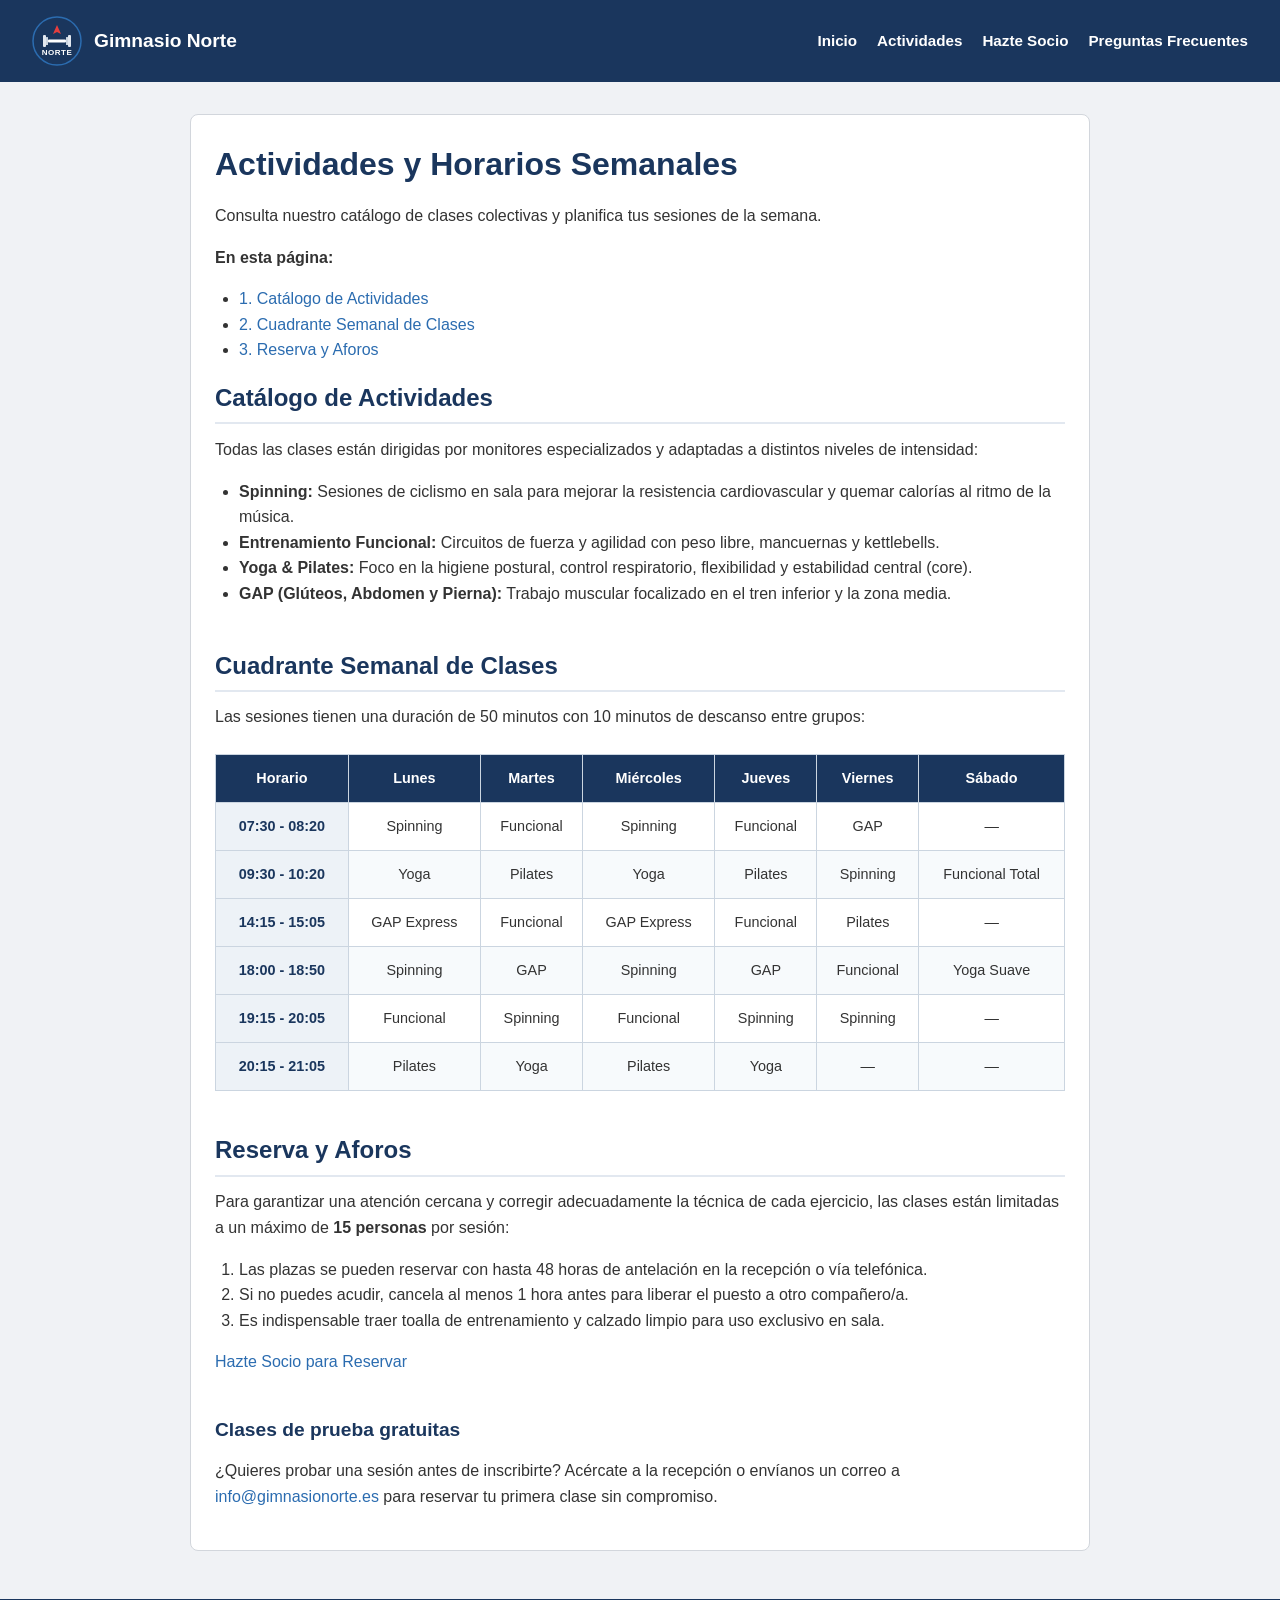
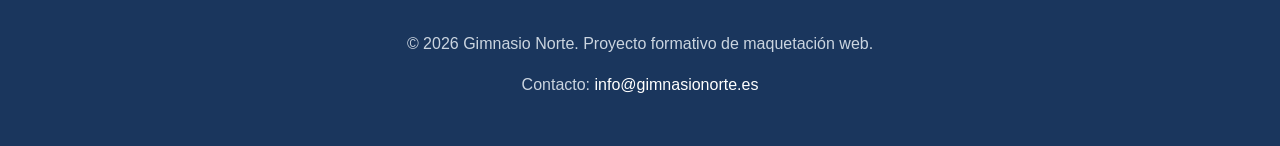
==== actividades.html @ 974588d7 "Index, tarifas, alta, actividades and styles added" ====
<!DOCTYPE html>
<html lang="es">
<head>
    <meta charset="utf-8">
    <meta name="description" content="Horarios y cuadrante semanal de actividades dirigidas en Gimnasio Norte.">
    <title>Gimnasio Norte - Actividades y Horarios</title>
    <!-- Hoja de estilos externa común -->
    <link rel="stylesheet" href="css/styles.css">
</head>
<body>

    <!-- 1. CABECERA Y NAVEGACIÓN GLOBAL (Layout común) -->
    <header id="cabecera-principal">
        <div id="contenedor-logo">
            <img src="img/gym_logo.svg" alt="Logotipo Gimnasio Norte" width="50">
            <span>Gimnasio Norte</span>
        </div>

        <nav id="menu-sitio" aria-label="Menú principal">
            <ul>
                <li><a href="index.html">Inicio</a></li>
                <li><a href="actividades.html">Actividades</a></li>
                <li><a href="alta-socio.html">Hazte Socio</a></li>
                <li><a href="tarifas-faq.html">Preguntas Frecuentes</a></li>
            </ul>
        </nav>
    </header>

    <!-- 2. CONTENIDO PRINCIPAL -->
    <main>
        <h1>Actividades y Horarios Semanales</h1>
        <p>Consulta nuestro catálogo de clases colectivas y planifica tus sesiones de la semana.</p>

        <!-- Índice interno navegable de la propia página -->
        <nav class="indice-pagina" aria-label="Índice de la página">
            <p><strong>En esta página:</strong></p>
            <ul>
                <li><a href="#catalogo">1. Catálogo de Actividades</a></li>
                <li><a href="#cuadrante">2. Cuadrante Semanal de Clases</a></li>
                <li><a href="#reserva-plazas">3. Reserva y Aforos</a></li>
            </ul>
        </nav>

        <!-- Sección 1: Descripción de disciplinas -->
        <section id="catalogo">
            <h2>Catálogo de Actividades</h2>
            <p>Todas las clases están dirigidas por monitores especializados y adaptadas a distintos niveles de intensidad:</p>

            <ul>
                <li><strong>Spinning:</strong> Sesiones de ciclismo en sala para mejorar la resistencia cardiovascular y quemar calorías al ritmo de la música.</li>
                <li><strong>Entrenamiento Funcional:</strong> Circuitos de fuerza y agilidad con peso libre, mancuernas y kettlebells.</li>
                <li><strong>Yoga &amp; Pilates:</strong> Foco en la higiene postural, control respiratorio, flexibilidad y estabilidad central (core).</li>
                <li><strong>GAP (Glúteos, Abdomen y Pierna):</strong> Trabajo muscular focalizado en el tren inferior y la zona media.</li>
            </ul>
        </section>

        <!-- Sección 2: Tabla semántica de horarios -->
        <section id="cuadrante">
            <h2>Cuadrante Semanal de Clases</h2>
            <p>Las sesiones tienen una duración de 50 minutos con 10 minutos de descanso entre grupos:</p>

            <table>
                <thead>
                    <tr>
                        <th scope="col">Horario</th>
                        <th scope="col">Lunes</th>
                        <th scope="col">Martes</th>
                        <th scope="col">Miércoles</th>
                        <th scope="col">Jueves</th>
                        <th scope="col">Viernes</th>
                        <th scope="col">Sábado</th>
                    </tr>
                </thead>
                <tbody>
                    <tr>
                        <th scope="row">07:30 - 08:20</th>
                        <td>Spinning</td>
                        <td>Funcional</td>
                        <td>Spinning</td>
                        <td>Funcional</td>
                        <td>GAP</td>
                        <td>—</td>
                    </tr>
                    <tr>
                        <th scope="row">09:30 - 10:20</th>
                        <td>Yoga</td>
                        <td>Pilates</td>
                        <td>Yoga</td>
                        <td>Pilates</td>
                        <td>Spinning</td>
                        <td>Funcional Total</td>
                    </tr>
                    <tr>
                        <th scope="row">14:15 - 15:05</th>
                        <td>GAP Express</td>
                        <td>Funcional</td>
                        <td>GAP Express</td>
                        <td>Funcional</td>
                        <td>Pilates</td>
                        <td>—</td>
                    </tr>
                    <tr>
                        <th scope="row">18:00 - 18:50</th>
                        <td>Spinning</td>
                        <td>GAP</td>
                        <td>Spinning</td>
                        <td>GAP</td>
                        <td>Funcional</td>
                        <td>Yoga Suave</td>
                    </tr>
                    <tr>
                        <th scope="row">19:15 - 20:05</th>
                        <td>Funcional</td>
                        <td>Spinning</td>
                        <td>Funcional</td>
                        <td>Spinning</td>
                        <td>Spinning</td>
                        <td>—</td>
                    </tr>
                    <tr>
                        <th scope="row">20:15 - 21:05</th>
                        <td>Pilates</td>
                        <td>Yoga</td>
                        <td>Pilates</td>
                        <td>Yoga</td>
                        <td>—</td>
                        <td>—</td>
                    </tr>
                </tbody>
            </table>
        </section>

        <!-- Sección 3: Pautas de reserva y llamada a la acción -->
        <section id="reserva-plazas">
            <h2>Reserva y Aforos</h2>
            <p>Para garantizar una atención cercana y corregir adecuadamente la técnica de cada ejercicio, las clases están limitadas a un máximo de <strong>15 personas</strong> por sesión:</p>
            <ol>
                <li>Las plazas se pueden reservar con hasta 48 horas de antelación en la recepción o vía telefónica.</li>
                <li>Si no puedes acudir, cancela al menos 1 hora antes para liberar el puesto a otro compañero/a.</li>
                <li>Es indispensable traer toalla de entrenamiento y calzado limpio para uso exclusivo en sala.</li>
            </ol>
            <p>
                <a href="alta-socio.html" class="boton-accion">Hazte Socio para Reservar</a>
            </p>
        </section>

        <!-- Bloque tangencial con aside -->
        <aside id="info-extra">
            <h3>Clases de prueba gratuitas</h3>
            <p>
                ¿Quieres probar una sesión antes de inscribirte? Acércate a la recepción o envíanos un correo a <a href="mailto:info@gimnasionorte.es">info@gimnasionorte.es</a> para reservar tu primera clase sin compromiso.
            </p>
        </aside>
    </main>

    <!-- 3. PIE DE PÁGINA (Layout común) -->
    <footer id="pie-pagina">
        <p>&copy; 2026 Gimnasio Norte. Proyecto formativo de maquetación web.</p>
        <p>Contacto: <a href="mailto:info@gimnasionorte.es">info@gimnasionorte.es</a></p>
    </footer>

</body>
</html>
---- css/styles.css ----
/* ==========================================================================
   1. SELECTOR UNIVERSAL Y RESETEO DE CAJA
   ========================================================================== */

* {
    box-sizing: border-box;
}

/* ==========================================================================
   2. SELECTORES GENERALES DE ETIQUETA (Estilos globales)
   ========================================================================== */

body {
    margin: 0;
    padding: 0;
    font-family: Arial, Helvetica, sans-serif;
    font-size: 16px;
    line-height: 1.6;
    color: #333333;
    background-color: #f0f2f5;
}

/* Agrupación de selectores: aplica la misma regla a varios elementos */
h1, h2, h3 {
    color: #1a365d;
    margin-top: 0;
    margin-bottom: 0.8rem;
}

h1 {
    font-size: 2rem;
}

h2 {
    font-size: 1.5rem;
    border-bottom: 2px solid #e2e8f0;
    padding-bottom: 0.3rem;
}

h3 {
    font-size: 1.2rem;
}

p {
    margin-top: 0;
    margin-bottom: 1rem;
}

ul, ol {
    margin-top: 0;
    margin-bottom: 1rem;
    padding-left: 1.5rem;
}

img {
    max-width: 100%;
    height: auto;
    display: block;
}

/* Enlaces base */
a {
    color: #2b6cb0;
    text-decoration: none;
}

/* Pseudoclase :hover (interacción del ratón) */
a:hover {
    color: #1a365d;
    text-decoration: underline;
}

/* ==========================================================================
   3. MAQUETACIÓN ESTRUCTURAL Y SELECTORES DE IDENTIFICADOR (#)
   ========================================================================== */

/* Cabecera general: distribuimos logo a la izquierda y menú a la derecha */
#cabecera-principal {
    background-color: #1a365d;
    color: #ffffff;
    padding: 1rem 2rem;
    display: flex;
    justify-content: space-between;
    align-items: center;
}

/* Agrupación de logo y nombre */
#contenedor-logo {
    display: flex;
    align-items: center;
    gap: 12px;
    font-size: 1.2rem;
    font-weight: bold;
}

/* Redondear ligeramente el icono del logo */
#contenedor-logo img {
    border-radius: 4px;
}

/* Menú de navegación: reseteo de lista para colocarlo en horizontal */
#menu-sitio ul {
    list-style: none;
    margin: 0;
    padding: 0;
    display: flex;
    gap: 20px;
}

/* Estilos de los enlaces de la barra de navegación */
#menu-sitio a {
    color: #ffffff;
    font-weight: bold;
    font-size: 0.95rem;
}

#menu-sitio a:hover {
    color: #90cdf4;
    text-decoration: none;
}

/* Contenedor central: despegado de los bordes y centrado en pantalla */
main {
    max-width: 900px;
    margin: 2rem auto;
    background-color: #ffffff;
    padding: 1.5rem;
    border: 1px solid #d2d6dc;
    border-radius: 8px;
}

/* Separación entre cada bloque de contenido */
section {
    margin-bottom: 2.5rem;
}

/* Pie de página centrado */
#pie-pagina {
    background-color: #1a365d;
    color: #cbd5e0;
    text-align: center;
    padding: 2rem 1rem;
    margin-top: 3rem;
}

#pie-pagina a {
    color: #ffffff;
}

#pie-pagina a:hover {
    color: #90cdf4;
}

/* ==========================================================================
   4. FORMULARIOS: ESPACIADO Y SALTO DE LÍNEA
   ========================================================================== */

/* 1. Espacio entre los bloques grandes (las cajas de borde gris) */
fieldset {
    border: 1px solid #cbd5e0;
    padding: 1.5rem;
    border-radius: 6px;
}

legend {
    font-weight: bold;
    color: #1a365d;
    padding: 0 0.5rem;
}

/* 2. Contenedor de cada campo (hace que el textarea/input baje a la línea siguiente) */
.fila-formulario {
    display: flex;
    flex-direction: column; /* Coloca el label arriba y el input/textarea debajo */
    margin-bottom: 1.2rem;  /* <-- AQUÍ controlas el espacio entre cada campo individual */
}

/* Espacio entre el texto del label y el campo de entrada */
.fila-formulario label {
    font-weight: 600;
    margin-bottom: 0.4rem;  /* <-- Espacio justo debajo de los dos puntos (:) */
}

/* Ancho y apariencia general de los campos de entrada y del textarea */
input[type="text"],
input[type="email"],
input[type="tel"],
input[type="date"],
select,
textarea {
    width: 100%;           /* Ocupan todo el ancho disponible de la caja */
    padding: 0.6rem;
    border: 1px solid #cbd5e0;
    border-radius: 4px;
    font-family: inherit;  /* Hereda la fuente Arial del body */
    font-size: 0.95rem;
}

/* Permite que el textarea solo se redimensione verticalmente */
textarea {
    resize: vertical;
}

/* Separación para los botones de opción (radio buttons) */
input[type="radio"] {
    margin-right: 0.3rem;
    margin-left: 0.8rem;
}

input[type="radio"]:first-of-type {
    margin-left: 0;
}

/* ==========================================================================
   5. TABLAS: CUADRANTE DE ACTIVIDADES
   ========================================================================== */

table {
    width: 100%;                  /* Ocupa todo el ancho disponible del contenedor */
    border-collapse: collapse;    /* Une los bordes dobles en una sola línea */
    margin: 1.5rem 0;             /* Separación arriba y abajo de la tabla */
    font-size: 0.9rem;
}

/* Bordes y espacio interno para todas las celdas */
th, td {
    border: 1px solid #cbd5e0;    /* Línea gris suave entre celdas */
    padding: 0.75rem 0.5rem;      /* Relleno para que el texto no toque las líneas */
    text-align: center;           /* Centra el texto de las clases */
}

/* Cabecera superior (días de la semana) */
thead th {
    background-color: #1a365d;    /* Azul corporativo */
    color: #ffffff;               /* Texto blanco contrastado */
    font-weight: bold;
}

/* Cabecera lateral (columna de horas: 07:30 - 08:20, etc.) */
tbody th {
    background-color: #edf2f7;    /* Fondo gris claro para destacar el tramo horario */
    color: #1a365d;
    font-weight: bold;
    white-space: nowrap;          /* Evita que la hora se parta en dos líneas */
}

/* Pseudoclase :nth-child(even) para alternar color de filas (cebreado) */
tbody tr:nth-child(even) {
    background-color: #f7fafc;
}

/* Pseudoclase :hover al pasar el ratón por encima de una fila */
tbody tr:hover {
    background-color: #e2e8f0;
}
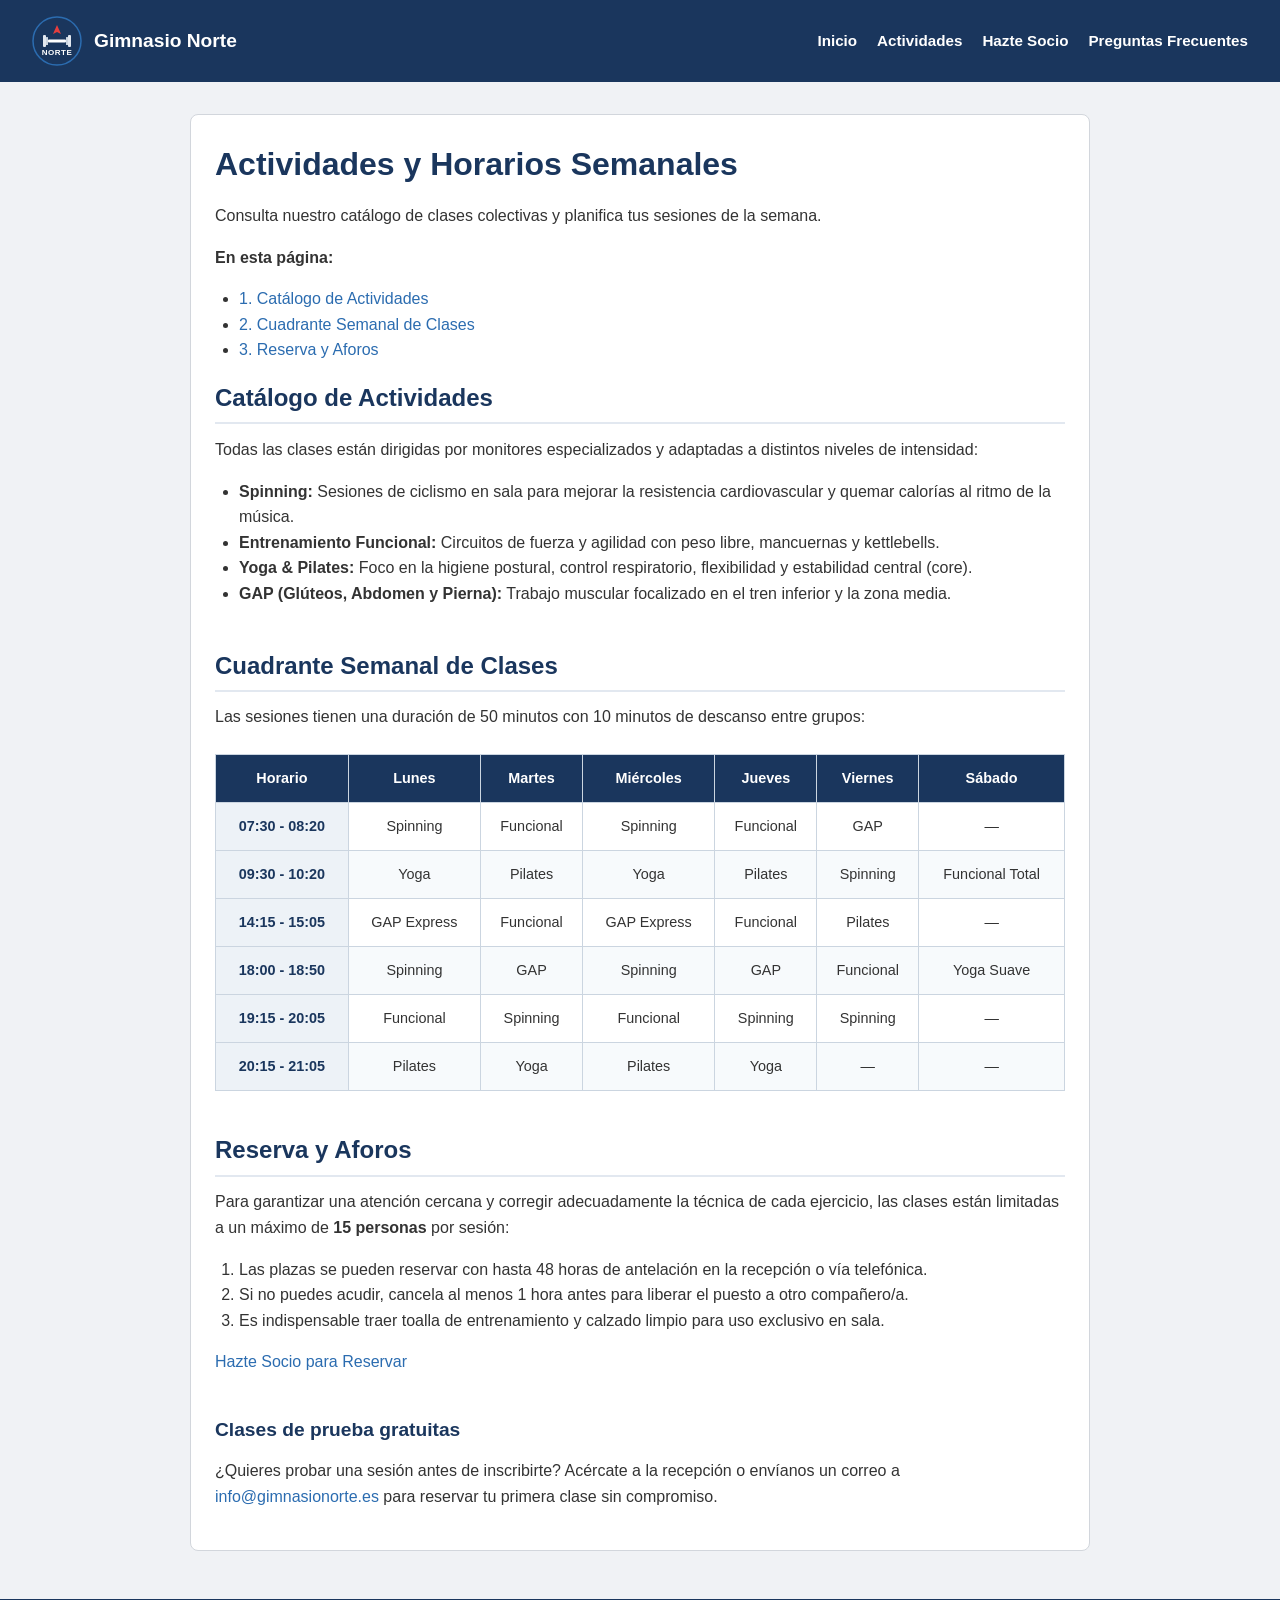
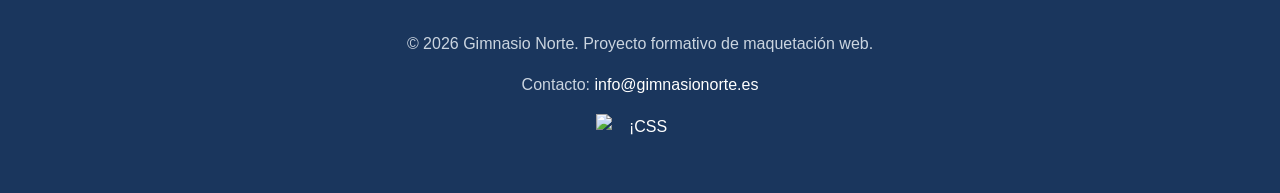
==== commit 85e9dc33: "Distintivo W3C CSS añadido a las 4 páginas" ====
--- a/actividades.html
+++ b/actividades.html
@@ -4,12 +4,11 @@
     <meta charset="utf-8">
     <meta name="description" content="Horarios y cuadrante semanal de actividades dirigidas en Gimnasio Norte.">
     <title>Gimnasio Norte - Actividades y Horarios</title>
-    <!-- Hoja de estilos externa común -->
     <link rel="stylesheet" href="css/styles.css">
 </head>
 <body>
 
-    <!-- 1. CABECERA Y NAVEGACIÓN GLOBAL (Layout común) -->
+    <!-- 1. CABECERA Y NAVEGACIÓN GLOBAL -->
     <header id="cabecera-principal">
         <div id="contenedor-logo">
             <img src="img/gym_logo.svg" alt="Logotipo Gimnasio Norte" width="50">
@@ -31,7 +30,6 @@
         <h1>Actividades y Horarios Semanales</h1>
         <p>Consulta nuestro catálogo de clases colectivas y planifica tus sesiones de la semana.</p>
 
-        <!-- Índice interno navegable de la propia página -->
         <nav class="indice-pagina" aria-label="Índice de la página">
             <p><strong>En esta página:</strong></p>
             <ul>
@@ -144,7 +142,6 @@
             </p>
         </section>
 
-        <!-- Bloque tangencial con aside -->
         <aside id="info-extra">
             <h3>Clases de prueba gratuitas</h3>
             <p>
@@ -153,11 +150,18 @@
         </aside>
     </main>
 
-    <!-- 3. PIE DE PÁGINA (Layout común) -->
+    <!-- 3. PIE DE PÁGINA -->
     <footer id="pie-pagina">
-        <p>&copy; 2026 Gimnasio Norte. Proyecto formativo de maquetación web.</p>
-        <p>Contacto: <a href="mailto:info@gimnasionorte.es">info@gimnasionorte.es</a></p>
-    </footer>
+    <p>&copy; 2026 Gimnasio Norte. Proyecto formativo de maquetación web.</p>
+    <p>Contacto: <a href="mailto:info@gimnasionorte.es">info@gimnasionorte.es</a></p>
+    
+    <!-- Distintivo W3C CSS Válido (Versión Azul) -->
+    <p>
+        <a href="https://jigsaw.w3.org/css-validator/check/referer" target="_blank" rel="noopener noreferrer">
+            <img src="https://jigsaw.w3.org/css-validator/images/vcss-blue" alt="¡CSS Válido!" width="88" height="31">
+        </a>
+    </p>
+</footer>
 
 </body>
 </html>
--- a/css/styles.css
+++ b/css/styles.css
@@ -252,4 +252,10 @@
 /* Pseudoclase :hover al pasar el ratón por encima de una fila */
 tbody tr:hover {
     background-color: #e2e8f0;
+}
+
+/* Centrar el sello de validación en el footer */
+#pie-pagina img {
+    margin: 0.8rem auto 0 auto;
+    display: block;
 }
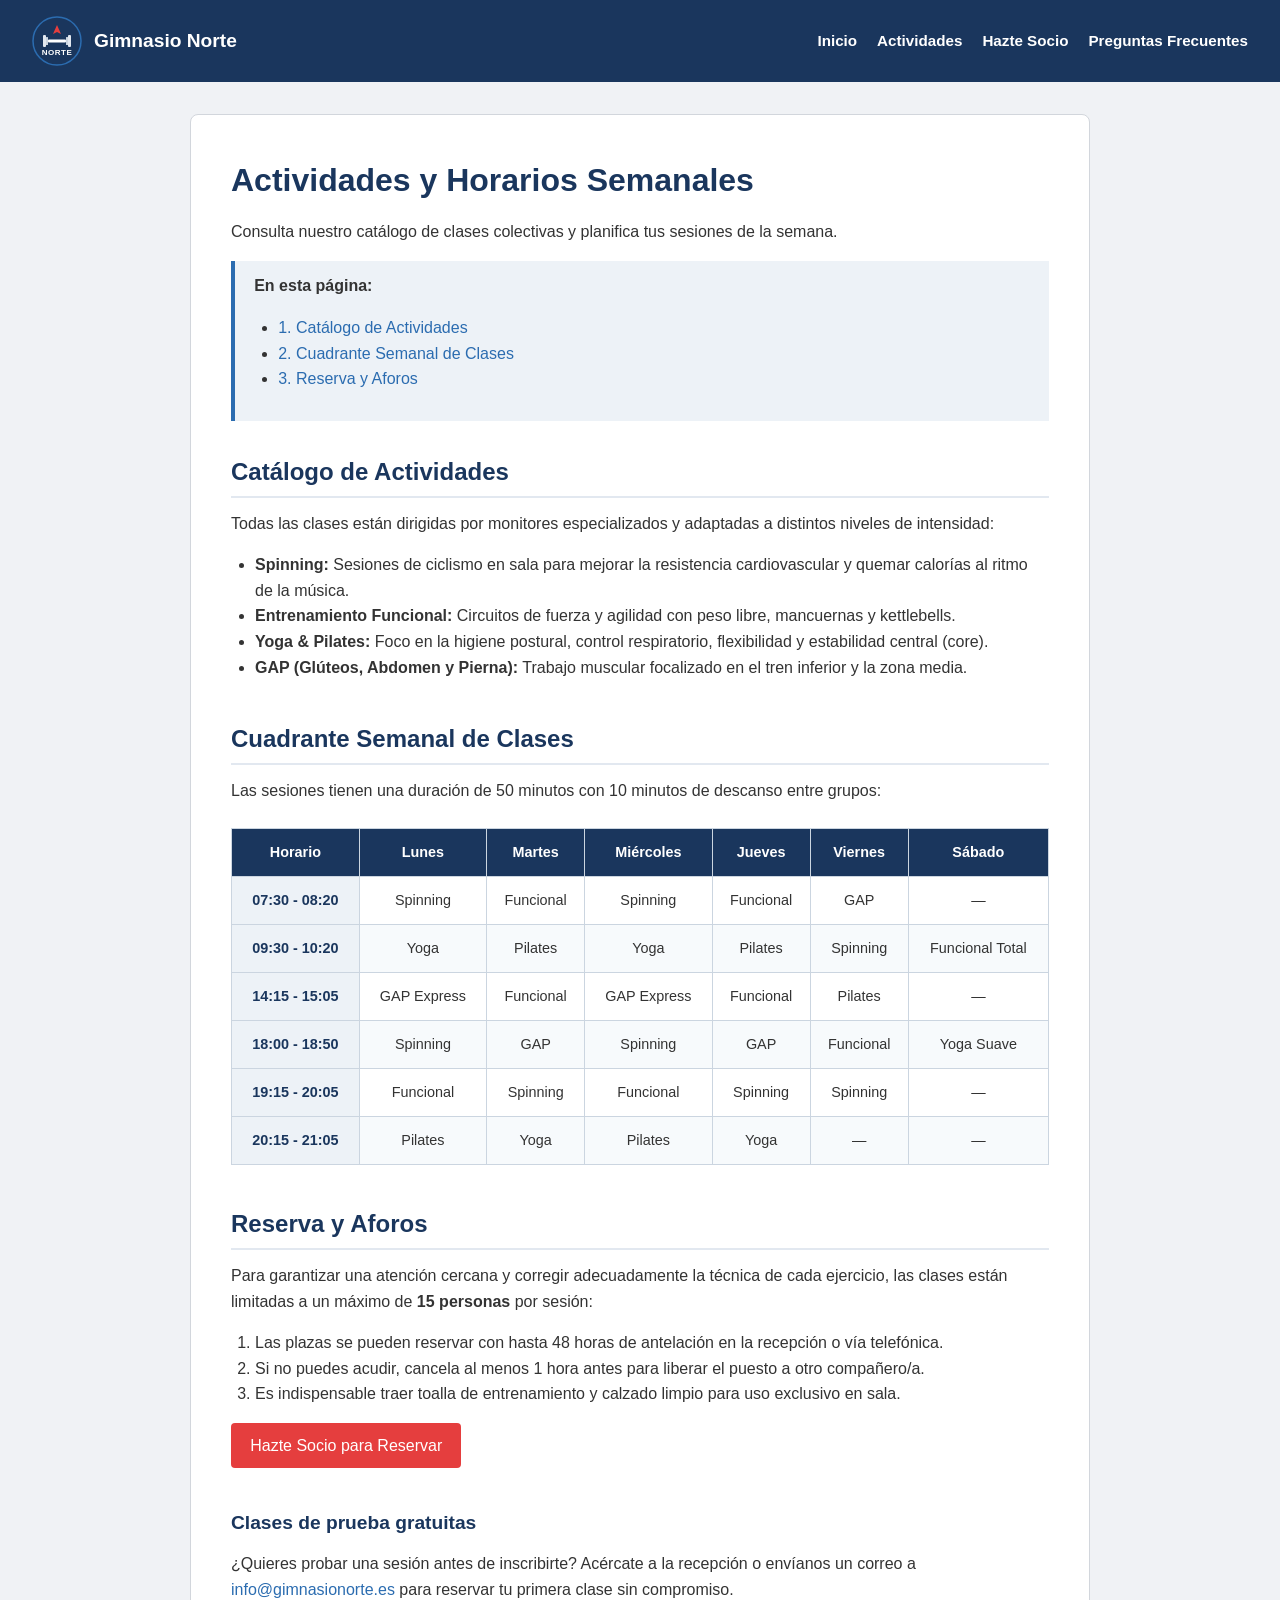
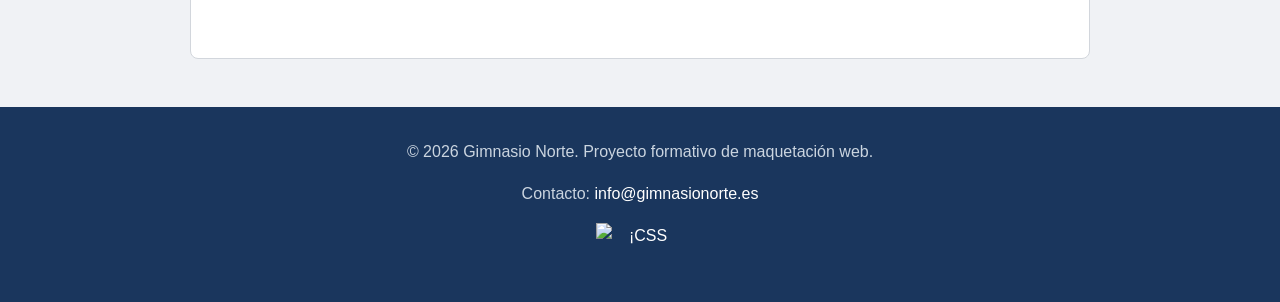
==== commit 4aae729a: "Espacios y comentarios innecesarios eliminados" ====
--- a/actividades.html
+++ b/actividades.html
@@ -155,13 +155,13 @@
     <p>&copy; 2026 Gimnasio Norte. Proyecto formativo de maquetación web.</p>
     <p>Contacto: <a href="mailto:info@gimnasionorte.es">info@gimnasionorte.es</a></p>
     
-    <!-- Distintivo W3C CSS Válido (Versión Azul) -->
+    <!-- Distintivo W3C CSS Válido -->
     <p>
         <a href="https://jigsaw.w3.org/css-validator/check/referer" target="_blank" rel="noopener noreferrer">
             <img src="https://jigsaw.w3.org/css-validator/images/vcss-blue" alt="¡CSS Válido!" width="88" height="31">
         </a>
     </p>
-</footer>
+    </footer>
 
 </body>
 </html>
--- a/css/styles.css
+++ b/css/styles.css
@@ -1,14 +1,10 @@
-/* ==========================================================================
-   1. SELECTOR UNIVERSAL Y RESETEO DE CAJA
-   ========================================================================== */
+/* 1. SELECTOR UNIVERSAL Y RESETEO DE CAJA */
 
 * {
     box-sizing: border-box;
 }
 
-/* ==========================================================================
-   2. SELECTORES GENERALES DE ETIQUETA (Estilos globales)
-   ========================================================================== */
+/* 2. SELECTORES GENERALES DE ETIQUETA (ESTILOS GLOBALES) */
 
 body {
     margin: 0;
@@ -20,7 +16,6 @@
     background-color: #f0f2f5;
 }
 
-/* Agrupación de selectores: aplica la misma regla a varios elementos */
 h1, h2, h3 {
     color: #1a365d;
     margin-top: 0;
@@ -58,23 +53,18 @@
     display: block;
 }
 
-/* Enlaces base */
 a {
     color: #2b6cb0;
     text-decoration: none;
 }
 
-/* Pseudoclase :hover (interacción del ratón) */
 a:hover {
     color: #1a365d;
     text-decoration: underline;
 }
 
-/* ==========================================================================
-   3. MAQUETACIÓN ESTRUCTURAL Y SELECTORES DE IDENTIFICADOR (#)
-   ========================================================================== */
-
-/* Cabecera general: distribuimos logo a la izquierda y menú a la derecha */
+/* 3. MAQUETACIÓN ESTRUCTURAL Y SELECTORES DE IDENTIFICADOR (#) */
+
 #cabecera-principal {
     background-color: #1a365d;
     color: #ffffff;
@@ -84,7 +74,6 @@
     align-items: center;
 }
 
-/* Agrupación de logo y nombre */
 #contenedor-logo {
     display: flex;
     align-items: center;
@@ -93,12 +82,10 @@
     font-weight: bold;
 }
 
-/* Redondear ligeramente el icono del logo */
 #contenedor-logo img {
     border-radius: 4px;
 }
 
-/* Menú de navegación: reseteo de lista para colocarlo en horizontal */
 #menu-sitio ul {
     list-style: none;
     margin: 0;
@@ -107,7 +94,6 @@
     gap: 20px;
 }
 
-/* Estilos de los enlaces de la barra de navegación */
 #menu-sitio a {
     color: #ffffff;
     font-weight: bold;
@@ -119,22 +105,19 @@
     text-decoration: none;
 }
 
-/* Contenedor central: despegado de los bordes y centrado en pantalla */
 main {
     max-width: 900px;
     margin: 2rem auto;
     background-color: #ffffff;
-    padding: 1.5rem;
+    padding: 2.5rem;
     border: 1px solid #d2d6dc;
     border-radius: 8px;
 }
 
-/* Separación entre cada bloque de contenido */
 section {
     margin-bottom: 2.5rem;
 }
 
-/* Pie de página centrado */
 #pie-pagina {
     background-color: #1a365d;
     color: #cbd5e0;
@@ -151,14 +134,44 @@
     color: #90cdf4;
 }
 
-/* ==========================================================================
-   4. FORMULARIOS: ESPACIADO Y SALTO DE LÍNEA
-   ========================================================================== */
-
-/* 1. Espacio entre los bloques grandes (las cajas de borde gris) */
+#pie-pagina img {
+    margin: 0.8rem auto 0 auto;
+    display: block;
+}
+
+/* 4. SELECTORES DE CLASE (.CLASE) Y COMPONENTES */
+
+.indice-pagina {
+    background-color: #edf2f7;
+    border-left: 4px solid #2b6cb0;
+    padding: 0.8rem 1.2rem;
+    margin-bottom: 2rem;
+}
+
+.boton-accion {
+    display: inline-block;
+    background-color: #e53e3e;
+    color: #ffffff;
+    padding: 0.6rem 1.2rem;
+    border: none;
+    border-radius: 4px;
+    cursor: pointer;
+    font-size: 1rem;
+    text-decoration: none;
+}
+
+.boton-accion:hover {
+    background-color: #c53030;
+    color: #ffffff;
+    text-decoration: none;
+}
+
+/* 5. FORMULARIOS: ESPACIADO Y CAMPOS */
+
 fieldset {
     border: 1px solid #cbd5e0;
     padding: 1.5rem;
+    margin-bottom: 2rem;
     border-radius: 6px;
 }
 
@@ -168,40 +181,40 @@
     padding: 0 0.5rem;
 }
 
-/* 2. Contenedor de cada campo (hace que el textarea/input baje a la línea siguiente) */
 .fila-formulario {
     display: flex;
-    flex-direction: column; /* Coloca el label arriba y el input/textarea debajo */
-    margin-bottom: 1.2rem;  /* <-- AQUÍ controlas el espacio entre cada campo individual */
-}
-
-/* Espacio entre el texto del label y el campo de entrada */
+    flex-direction: column;
+    margin-bottom: 1.2rem;
+}
+
 .fila-formulario label {
     font-weight: 600;
-    margin-bottom: 0.4rem;  /* <-- Espacio justo debajo de los dos puntos (:) */
-}
-
-/* Ancho y apariencia general de los campos de entrada y del textarea */
+    margin-bottom: 0.4rem;
+}
+
 input[type="text"],
 input[type="email"],
 input[type="tel"],
 input[type="date"],
 select,
 textarea {
-    width: 100%;           /* Ocupan todo el ancho disponible de la caja */
+    width: 100%;
     padding: 0.6rem;
     border: 1px solid #cbd5e0;
     border-radius: 4px;
-    font-family: inherit;  /* Hereda la fuente Arial del body */
+    font-family: inherit;
     font-size: 0.95rem;
 }
 
-/* Permite que el textarea solo se redimensione verticalmente */
+input:required,
+select:required {
+    border-left: 3px solid #e53e3e;
+}
+
 textarea {
     resize: vertical;
 }
 
-/* Separación para los botones de opción (radio buttons) */
 input[type="radio"] {
     margin-right: 0.3rem;
     margin-left: 0.8rem;
@@ -211,51 +224,38 @@
     margin-left: 0;
 }
 
-/* ==========================================================================
-   5. TABLAS: CUADRANTE DE ACTIVIDADES
-   ========================================================================== */
+/* 6. TABLAS: CUADRANTE DE ACTIVIDADES */
 
 table {
-    width: 100%;                  /* Ocupa todo el ancho disponible del contenedor */
-    border-collapse: collapse;    /* Une los bordes dobles en una sola línea */
-    margin: 1.5rem 0;             /* Separación arriba y abajo de la tabla */
+    width: 100%;
+    border-collapse: collapse;
+    margin: 1.5rem 0;
     font-size: 0.9rem;
 }
 
-/* Bordes y espacio interno para todas las celdas */
 th, td {
-    border: 1px solid #cbd5e0;    /* Línea gris suave entre celdas */
-    padding: 0.75rem 0.5rem;      /* Relleno para que el texto no toque las líneas */
-    text-align: center;           /* Centra el texto de las clases */
-}
-
-/* Cabecera superior (días de la semana) */
+    border: 1px solid #cbd5e0;
+    padding: 0.75rem 0.5rem;
+    text-align: center;
+}
+
 thead th {
-    background-color: #1a365d;    /* Azul corporativo */
-    color: #ffffff;               /* Texto blanco contrastado */
-    font-weight: bold;
-}
-
-/* Cabecera lateral (columna de horas: 07:30 - 08:20, etc.) */
+    background-color: #1a365d;
+    color: #ffffff;
+    font-weight: bold;
+}
+
 tbody th {
-    background-color: #edf2f7;    /* Fondo gris claro para destacar el tramo horario */
-    color: #1a365d;
-    font-weight: bold;
-    white-space: nowrap;          /* Evita que la hora se parta en dos líneas */
-}
-
-/* Pseudoclase :nth-child(even) para alternar color de filas (cebreado) */
+    background-color: #edf2f7;
+    color: #1a365d;
+    font-weight: bold;
+    white-space: nowrap;
+}
+
 tbody tr:nth-child(even) {
     background-color: #f7fafc;
 }
 
-/* Pseudoclase :hover al pasar el ratón por encima de una fila */
 tbody tr:hover {
     background-color: #e2e8f0;
-}
-
-/* Centrar el sello de validación en el footer */
-#pie-pagina img {
-    margin: 0.8rem auto 0 auto;
-    display: block;
 }
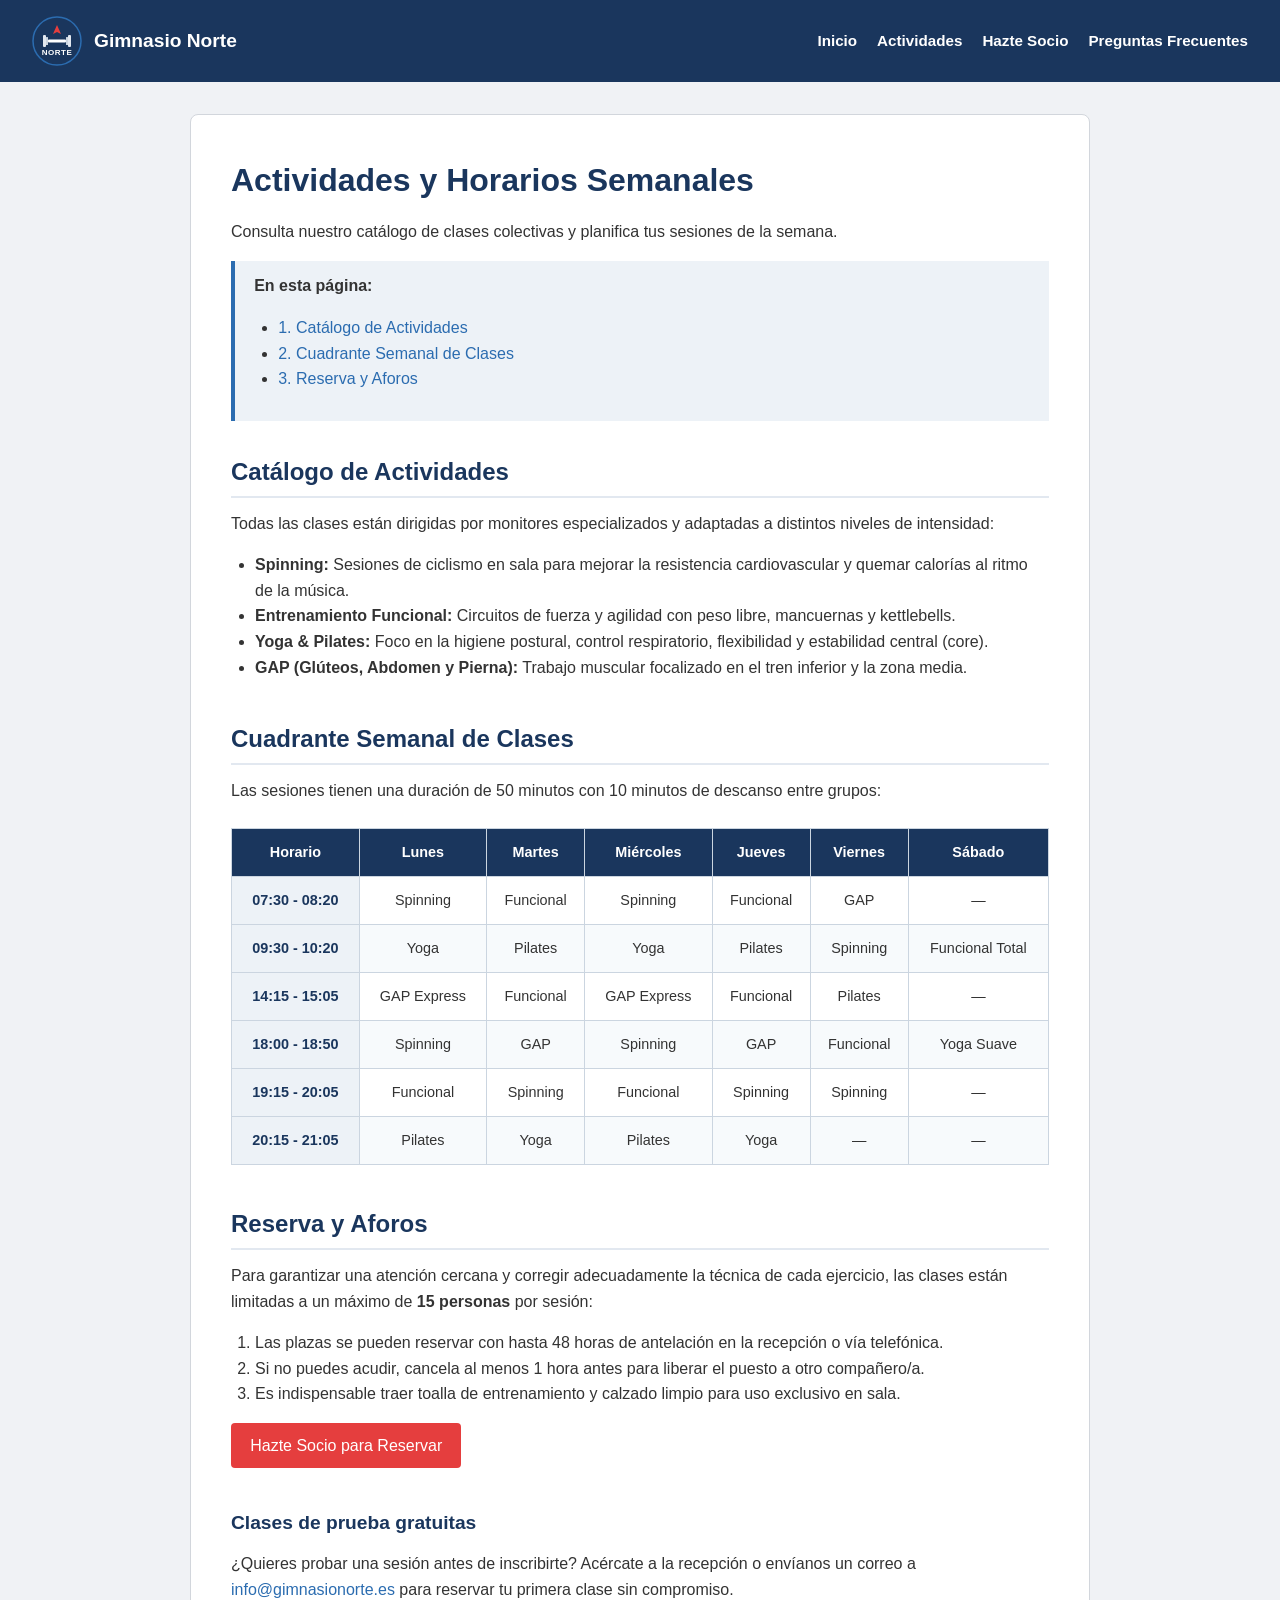
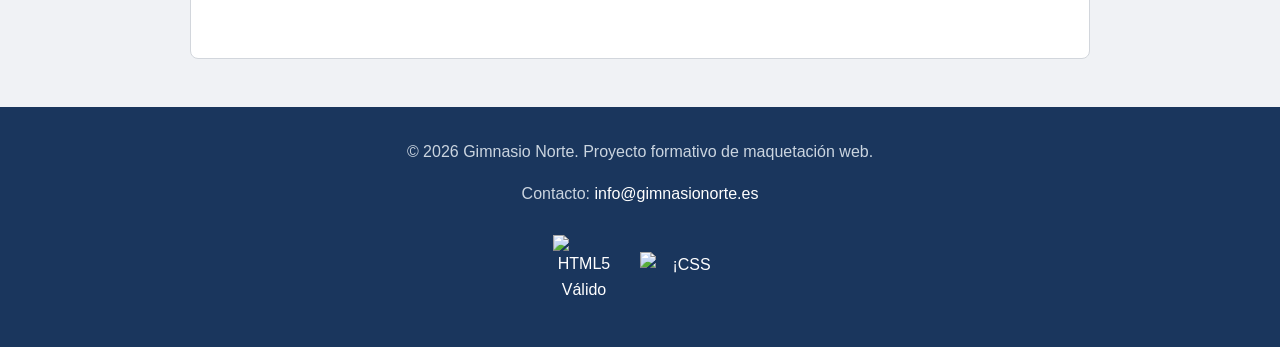
==== commit 69c6a6fc: "Arreglados validadores html" ====
--- a/actividades.html
+++ b/actividades.html
@@ -155,10 +155,15 @@
     <p>&copy; 2026 Gimnasio Norte. Proyecto formativo de maquetación web.</p>
     <p>Contacto: <a href="mailto:info@gimnasionorte.es">info@gimnasionorte.es</a></p>
     
-    <!-- Distintivo W3C CSS Válido -->
-    <p>
-        <a href="https://jigsaw.w3.org/css-validator/check/referer" target="_blank" rel="noopener noreferrer">
-            <img src="https://jigsaw.w3.org/css-validator/images/vcss-blue" alt="¡CSS Válido!" width="88" height="31">
+    <p class="sellos-validacion">
+        <!-- Validador HTML5 oficial W3C -->
+        <a href="https://validator.w3.org/nu/?doc=https://raw.githubusercontent.com/AsierBascones/PrototipoWebSimple/refs/heads/main/actividades.html" target="_blank" rel="noopener noreferrer">
+            <img src="https://www.w3.org/html/logo/badge/html5-badge-h-solo.png" alt="HTML5 Válido" width="63" height="64">
+        </a>
+
+        <!-- Validador CSS3 oficial W3C -->
+        <a href="https://jigsaw.w3.org/css-validator/validator?uri=https://raw.githubusercontent.com/AsierBascones/PrototipoWebSimple/refs/heads/main/css/styles.css" target="_blank" rel="noopener noreferrer">
+            <img src="https://jigsaw.w3.org/css-validator/images/vcss" alt="¡CSS Válido!" width="88" height="31">
         </a>
     </p>
     </footer>
--- a/css/styles.css
+++ b/css/styles.css
@@ -258,4 +258,18 @@
 
 tbody tr:hover {
     background-color: #e2e8f0;
+}
+
+/* Alineación horizontal de sellos W3C en el footer */
+.sellos-validacion {
+    display: flex;
+    justify-content: center;
+    align-items: center;
+    gap: 1.5rem;
+    margin-top: 1rem;
+}
+
+.sellos-validacion img {
+    margin: 0;
+    display: block;
 }
